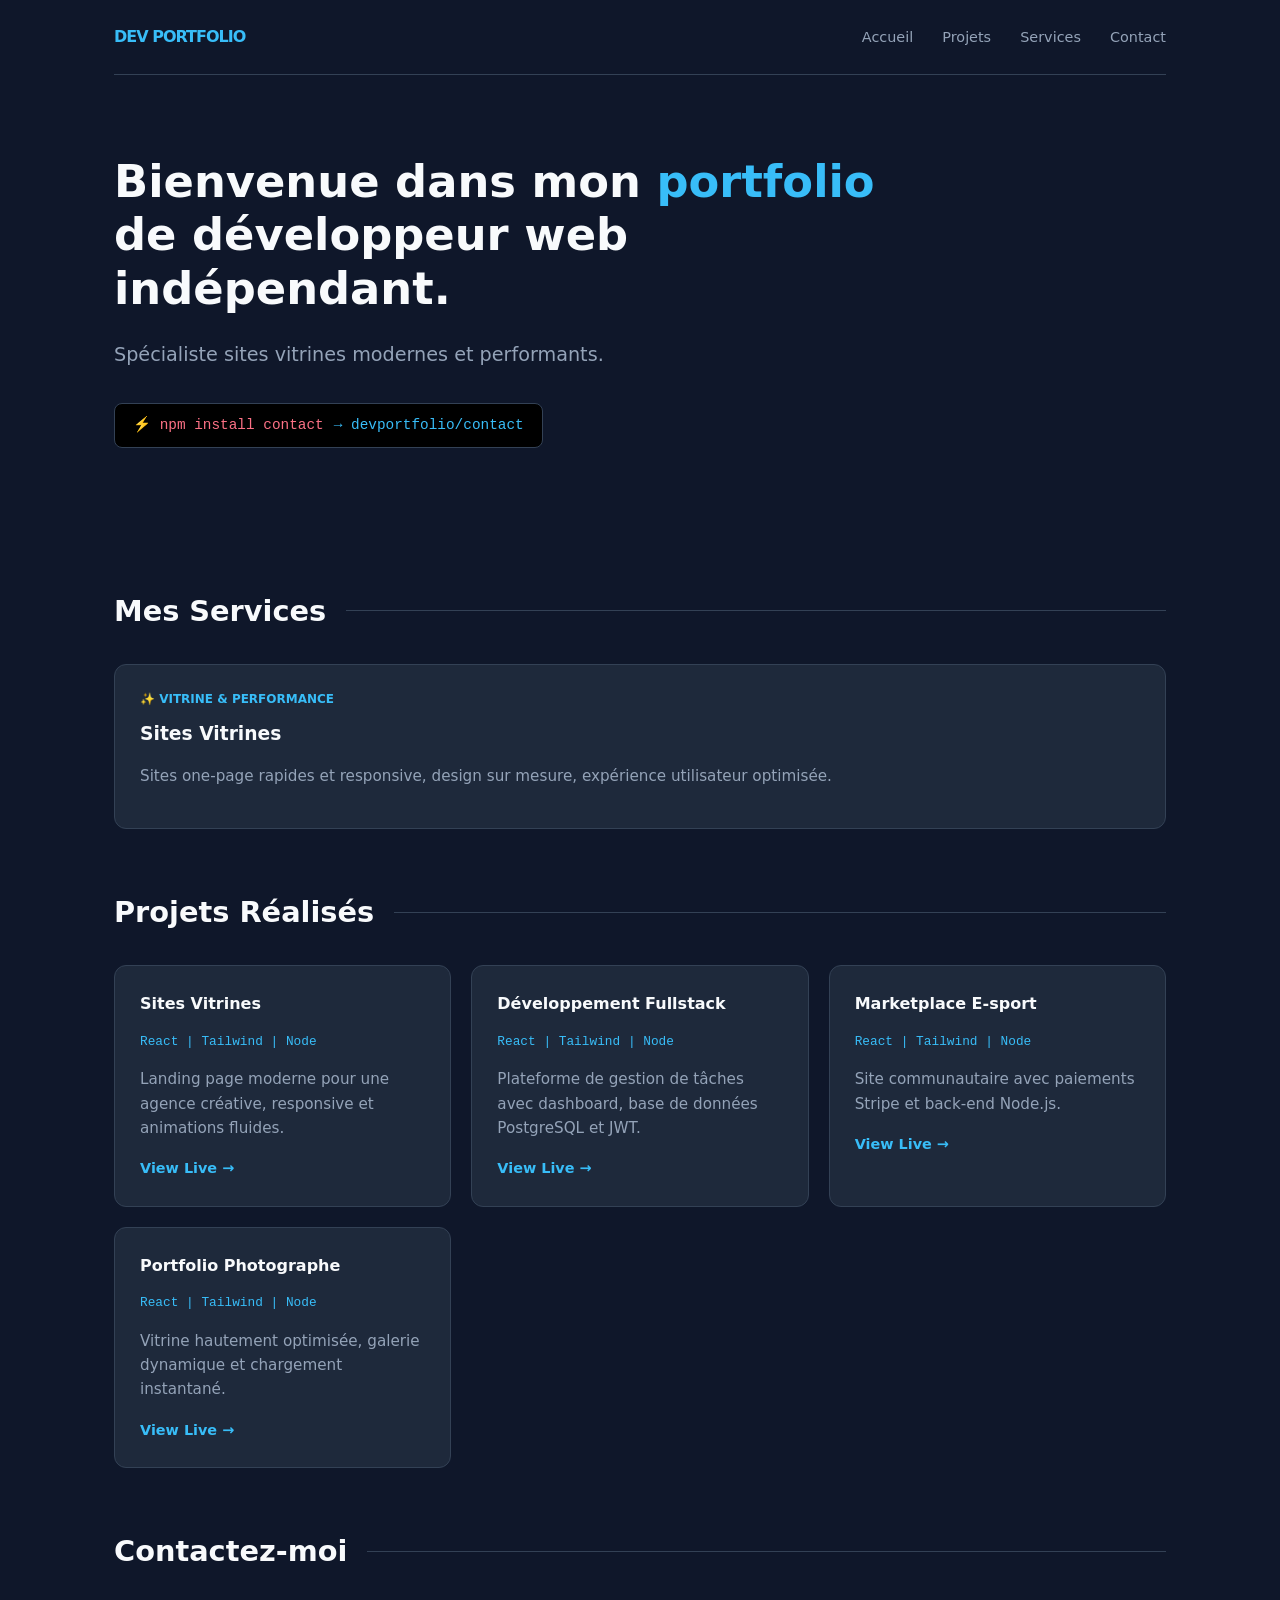
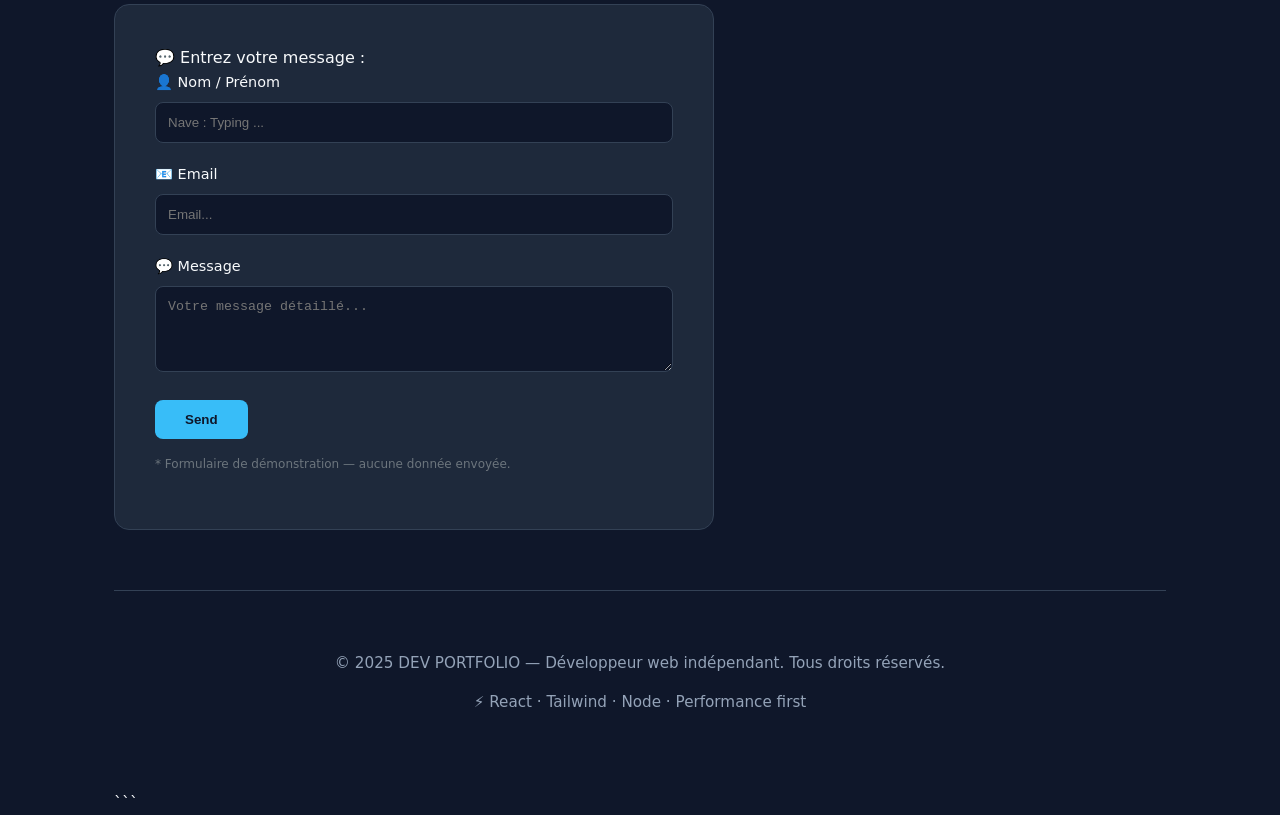
==== index.html @ dae26f68 "Add files via upload" ====
<!DOCTYPE html>
<html lang="fr">
<head>
  <meta charset="UTF-8">
  <meta name="author" content="Elie PEMOLLET">  
  <meta name="viewport" content="width=device-width, initial-scale=1.0, viewport-fit=cover">
  <link rel="stylesheet" href="style.css">
  <title>Portfolio de Elie PEMOLLET</title>
</head>
<body>
  <div class="container">
    <!-- navigation -->
    <nav class="navbar">
      <div class="logo">DEV PORTFOLIO</div>
      <div class="nav-links">
        <a href="#">Accueil</a>
        <a href="#services">Projets</a>
        <a href="#services-section">Services</a>
        <a href="#contact">Contact</a>
      </div>
    </nav>

    <!-- hero section / bienvenue -->
    <div class="hero">
      <div class="hero-content">
        <h1>Bienvenue dans mon <span class="hero-highlight">portfolio</span> de développeur web indépendant.</h1>
        <p>Spécialiste sites vitrines modernes et performants.</p>
        <div class="npm-badge">
          <span>⚡ npm install contact</span>
          <code>→ devportfolio/contact</code>
        </div>
      </div>
      <!-- petite illustration symbolique (optionnelle) -->
      <div style="flex:0.5; min-width: 140px;"></div>
    </div>

    <!-- MES SERVICES (section) -->
    <div id="services-section">
      <h2 class="section-title">Mes Services</h2>
      <div class="services-grid">
        <!-- Sites Vitrines -->
        <div class="service-card">
          <div class="service-tag">✨ vitrine & performance</div>
          <h3>Sites Vitrines</h3>
          <p>Sites one-page rapides et responsive, design sur mesure, expérience utilisateur optimisée.</p>
          <p></p>
        </div>
        <!-- Développement Fullstack -->
        <!-- <div class="service-card">
          <div class="service-tag">🔧 applications complexes</div>
          <h3>Fullstack</h3>
          <p>Applications web évolutives, bases de données, API REST, authentification et logique métier.</p>
          <div class="service-feature">📦 Stack moderne : React / Node / Tailwind</div>
        </div>
        <!-- Optimisation Performance + SEO -->
        <!-- <div class="service-card">
          <div class="service-tag">📈 SEO & rapidité</div>
          <h3>Optimisation Performance</h3>
          <p>Amélioration vitesse de chargement, SEO technique, Core Web Vitals, audits complets.</p>
          <div class="service-feature">⭐ +40% de scores Lighthouse</div>
        </div>
      </div> -->
    </div>

    <!-- PROJETS RÉALISÉS (inspiré de la maquette : plusieurs cartes avec View Live) -->
    <h2 class="section-title">Projets Réalisés</h2>
    <div class="projects-grid">
      <!-- Site vitrine exemple -->
      <div class="project-card">
        <h4>Sites Vitrines</h4>
        <div class="tech-stack">React | Tailwind | Node</div>
        <p>Landing page moderne pour une agence créative, responsive et animations fluides.</p>
        <a href="#" class="view-live">View Live →</a>
      </div>
      <!-- Développement Fullstack -->
      <div class="project-card">
        <h4>Développement Fullstack</h4>
        <div class="tech-stack">React | Tailwind | Node</div>
        <p>Plateforme de gestion de tâches avec dashboard, base de données PostgreSQL et JWT.</p>
        <a href="#" class="view-live">View Live →</a>
      </div>
      <!-- Projets Réalisés (troisième bloc) -->
      <div class="project-card">
        <h4>Marketplace E-sport</h4>
        <div class="tech-stack">React | Tailwind | Node</div>
        <p>Site communautaire avec paiements Stripe et back-end Node.js.</p>
        <a href="#" class="view-live">View Live →</a>
      </div>
      <!-- Quatrième projet : "Projet Réalisé" (cohérent avec maquette) -->
      <div class="project-card">
        <h4>Portfolio Photographe</h4>
        <div class="tech-stack">React | Tailwind | Node</div>
        <p>Vitrine hautement optimisée, galerie dynamique et chargement instantané.</p>
        <a href="#" class="view-live">View Live →</a>
      </div>
    </div>

    <!-- SECTION CONTACT (avec le texte : "Entrez votre message :" + simulation de typing et email) -->
    <div id="contact">
      <h2 class="section-title">Contactez-moi</h2>
      <div class="contact-form">
        <!-- la maquette mentionne : "Entrez votre message :" puis [Nave : Typing ...] [Email : Email...] Message : [Send] -->
        <div class="typing-note">
          💬 Entrez votre message :
        </div>
        <!-- simulation du champ "Nave" (probablement Name) avec effet typing placeholder -->
        <div class="form-group">
          <label for="name">👤 Nom / Prénom</label>
          <input type="text" id="name" placeholder="Nave : Typing ..." value="">
        </div>
        <div class="form-group">
          <label for="email">📧 Email</label>
          <input type="email" id="email" placeholder="Email..." value="">
        </div>
        <div class="form-group">
          <label for="message">💬 Message</label>
          <textarea id="message" rows="4" placeholder="Votre message détaillé..."></textarea>
        </div>
        <button class="btn-send" id="sendBtn">Send</button>
        <p style="font-size: 0.75rem; margin-top: 1rem; color: #6c757d;">* Formulaire de démonstration — aucune donnée envoyée.</p>
      </div>
    </div>

    <footer>
      <p>© 2025 DEV PORTFOLIO — Développeur web indépendant. Tous droits réservés.</p>
      <p style="margin-top: 0.5rem;">⚡ React · Tailwind · Node · Performance first</p>
    </footer>
  </div>

  <!-- petit script pour interaction de notification amicale (feedback simple sans serveur) -->
  <script>
    (function() {
      const sendButton = document.getElementById('sendBtn');
      if (sendButton) {
        sendButton.addEventListener('click', function(e) {
          e.preventDefault();
          const nameInput = document.getElementById('name');
          const emailInput = document.getElementById('email');
          const messageInput = document.getElementById('message');
          
          let nameVal = nameInput ? nameInput.value.trim() : '';
          let emailVal = emailInput ? emailInput.value.trim() : '';
          let msgVal = messageInput ? messageInput.value.trim() : '';
          
          if (!nameVal && !emailVal && !msgVal) {
            alert("💡 Astuce : écrivez un petit message de test (champs vides). Remplissez au moins un champ pour simuler l'envoi.");
            return;
          }
          
          // petite simulation d'envoi (front uniquement)
          alert(`✨ Message bien reçu ${nameVal ? nameVal : 'cher visiteur'} !\n\nJe vous répondrai rapidement à ${emailVal || 'votre adresse'}.\n\nMerci pour votre intérêt.`);
          
          // optionnel : reset partiel
          if (messageInput) messageInput.value = '';
          // on laisse le nom/email pour démo mais on peut les garder.
        });
      }

      // pour un petit effet "typing" humoristique sur le champ nom (option)
      const nameField = document.getElementById('name');
      if (nameField && nameField.getAttribute('placeholder') === 'Nave : Typing ...') {
        // ajouter un petit effet doux : on peut simuler un auto focus humour, mais ce n'est pas nécessaire
        nameField.addEventListener('focus', () => {
          if (nameField.value === '') {
            // légère animation de placeholder? juste pour le style
            nameField.placeholder = '✍️ écrivez votre nom...';
          }
        });
        nameField.addEventListener('blur', () => {
          if (nameField.value === '') {
            nameField.placeholder = 'Nave : Typing ...';
          }
        });
      }
    })();
  </script>
</body>
</html>
```
---- style.css ----
/* {
      margin: 0;
      padding: 0;
      box-sizing: border-box;
    }

    body {
      background: #f5f7fb;
      font-family: 'Inter', system-ui, -apple-system, 'Segoe UI', Roboto, Helvetica, sans-serif;
      color: #1e293b;
      line-height: 1.5;
      scroll-behavior: smooth;
    }

    /* typographie & utilitaires */
    /*.container {
      max-width: 1280px;
      margin: 0 auto;
      padding: 0 2rem;
    }

    /* header & nav */
    /*.navbar {
      display: flex;
      flex-wrap: wrap;
      justify-content: space-between;
      align-items: center;
      padding: 1.5rem 0;
      border-bottom: 1px solid #e2e8f0;
    }

    .logo {
      font-size: 1.8rem;
      font-weight: 800;
      background: linear-gradient(135deg, #0f172a, #3b82f6);
      background-clip: text;
      -webkit-background-clip: text;
      color: transparent;
      letter-spacing: -0.02em;
    }

    .nav-links {
      display: flex;
      gap: 2rem;
      font-weight: 500;
    }

    .nav-links a {
      text-decoration: none;
      color: #334155;
      transition: color 0.2s;
    }

    .nav-links a:hover {
      color: #2563eb;
    }

    /* hero section */
    /*.hero {
      display: flex;
      flex-wrap: wrap;
      justify-content: space-between;
      align-items: center;
      gap: 2rem;
      padding: 3rem 0 2rem 0;
    }

    .hero-content {
      flex: 1;
    }

    .hero-content h1 {
      font-size: 2.5rem;
      font-weight: 700;
      margin-bottom: 1rem;
      line-height: 1.2;
    }

    .hero-highlight {
      color: #2563eb;
    }

    .hero p {
      font-size: 1.2rem;
      color: #475569;
      max-width: 550px;
      margin-bottom: 1.8rem;
    }

    .npm-badge {
      background: #1e293b;
      color: #f1f5f9;
      padding: 0.6rem 1.2rem;
      border-radius: 40px;
      display: inline-flex;
      align-items: center;
      gap: 0.5rem;
      font-family: monospace;
      font-size: 0.9rem;
      font-weight: 500;
      box-shadow: 0 2px 8px rgba(0,0,0,0.05);
    }

    .npm-badge code {
      background: #0f172a;
      padding: 0.2rem 0.6rem;
      border-radius: 20px;
      color: #94a3b8;
    }

    /* services grid */
    /*.section-title {
      font-size: 2rem;
      font-weight: 700;
      margin: 2.5rem 0 1.5rem 0;
      letter-spacing: -0.01em;
    }

    .services-grid {
      display: grid;
      grid-template-columns: repeat(auto-fit, minmax(280px, 1fr));
      gap: 2rem;
      margin-bottom: 2rem;
    }

    .service-card {
      background: white;
      border-radius: 1.5rem;
      padding: 1.8rem;
      box-shadow: 0 8px 20px rgba(0,0,0,0.02), 0 2px 6px rgba(0,0,0,0.05);
      transition: transform 0.2s, box-shadow 0.2s;
      border: 1px solid #eef2ff;
    }

    .service-card:hover {
      transform: translateY(-4px);
      box-shadow: 0 20px 30px -12px rgba(0,0,0,0.1);
    }

    .service-card h3 {
      font-size: 1.6rem;
      font-weight: 600;
      margin-bottom: 0.75rem;
    }

    .service-tag {
      font-size: 0.85rem;
      color: #3b82f6;
      font-weight: 500;
      text-transform: uppercase;
      letter-spacing: 0.5px;
      margin-bottom: 1rem;
      display: inline-block;
    }

    .service-card p {
      color: #475569;
      margin-bottom: 1rem;
    }

    .service-feature {
      font-weight: 500;
      margin-top: 1rem;
      border-top: 1px solid #eef2ff;
      padding-top: 0.8rem;
      color: #0f172a;
    }

    /* projects section */
    /*.projects-grid {
      display: grid;
      grid-template-columns: repeat(auto-fit, minmax(280px, 1fr));
      gap: 1.8rem;
      margin-bottom: 2rem;
    }

    .project-card {
      background: white;
      border-radius: 1.2rem;
      padding: 1.5rem;
      border: 1px solid #eef2ff;
      transition: all 0.2s;
    }

    .project-card h4 {
      font-size: 1.4rem;
      font-weight: 600;
      margin-bottom: 0.5rem;
    }

    .tech-stack {
      font-family: monospace;
      font-size: 0.8rem;
      background: #f1f5f9;
      display: inline-block;
      padding: 0.2rem 0.8rem;
      border-radius: 20px;
      margin: 0.7rem 0;
      color: #1e293b;
    }

    .view-live {
      display: inline-block;
      margin-top: 0.5rem;
      color: #2563eb;
      font-weight: 500;
      text-decoration: none;
      border-bottom: 1px dashed #93c5fd;
    }

    .view-live:hover {
      color: #1d4ed8;
    }

    /* formulaire contact */
    /*.contact-form {
      background: white;
      border-radius: 1.5rem;
      padding: 2rem;
      margin: 2rem 0 3rem 0;
      box-shadow: 0 12px 30px rgba(0,0,0,0.05);
      border: 1px solid #eef2ff;
    }

    .form-group {
      margin-bottom: 1.5rem;
    }

    label {
      font-weight: 500;
      display: block;
      margin-bottom: 0.4rem;
      color: #0f172a;
    }

    input, textarea {
      width: 100%;
      padding: 0.9rem 1rem;
      border-radius: 1rem;
      border: 1px solid #cbd5e1;
      font-family: inherit;
      font-size: 1rem;
      transition: 0.2s;
      background: #fefefe;
    }

    input:focus, textarea:focus {
      outline: none;
      border-color: #3b82f6;
      box-shadow: 0 0 0 3px rgba(59,130,246,0.2);
    }

    .btn-send {
      background: #0f172a;
      color: white;
      border: none;
      padding: 0.9rem 2rem;
      border-radius: 2rem;
      font-weight: 600;
      font-size: 1rem;
      cursor: pointer;
      transition: background 0.2s;
      width: auto;
      display: inline-block;
    }

    .btn-send:hover {
      background: #2563eb;
    }

    /* citation / typing simulation */
    /*.typing-note {
      background: #f8fafc;
      border-radius: 1rem;
      padding: 0.7rem 1rem;
      font-family: monospace;
      border-left: 4px solid #3b82f6;
      margin-bottom: 1.5rem;
      font-size: 0.9rem;
      color: #1e293b;
    }

    .email-preview {
      font-family: monospace;
    }

    footer {
      text-align: center;
      padding: 2rem 0;
      border-top: 1px solid #e2e8f0;
      margin-top: 1rem;
      color: #64748b;
    }

    /* responsive */
    /*@media (max-width: 768px) {
      .container {
        padding: 0 1.5rem;
      }
      .navbar {
        flex-direction: column;
        gap: 1rem;
      }
      .hero {
        flex-direction: column;
        text-align: center;
      }
      .hero-content h1 {
        font-size: 2rem;
      }
      .section-title {
        font-size: 1.8rem;
      }
    }

    /* petite animation du badge npm */
    /*@keyframes gentlePulse {
      0% { opacity: 0.95; transform: scale(1);}
      100% { opacity: 1; transform: scale(1.01);}
    }
    .npm-badge {
      transition: all 0.2s;
    }
    .npm-badge:hover {
      background: #0f172a;
      transform: scale(1.02);
    } */










   /* --- RESET & VARIABLES --- */
* {
  margin: 0;
  padding: 0;
  box-sizing: border-box;
}

html {
  scroll-behavior: smooth;
}

:root {
  --bg-main: #0F172A;        /* Bleu-nuit profond (Pro & Tech) */
  --bg-card: #1E293B;        /* Fond des cartes */
  --accent: #38BDF8;         /* Bleu Cyan électrique (Expertise) */
  --text-primary: #F8FAFC;   /* Titres */
  --text-secondary: #94A3B8; /* Paragraphes */
  --border: #334155;         /* Bordures discrètes */
}

body {
  background-color: var(--bg-main);
  font-family: 'Inter', system-ui, -apple-system, sans-serif;
  color: var(--text-primary);
  line-height: 1.6;
  scroll-behavior: smooth;
}

.container {
  max-width: 1100px;
  margin: 0 auto;
  padding: 0 1.5rem;
}

/* --- NAVIGATION --- */
.navbar {
  display: flex;
  justify-content: space-between;
  align-items: center;
  padding: 1.5rem 0;
  border-bottom: 1px solid var(--border);
}

.logo {
  font-weight: 800;
  letter-spacing: -1px;
  color: var(--accent);
}

.nav-links a {
  color: var(--text-secondary);
  text-decoration: none;
  margin-left: 1.5rem;
  font-size: 0.9rem;
  transition: 0.3s;
}

.nav-links a:hover {
  color: var(--accent);
}

/* --- HERO SECTION --- */
.hero {
  padding: 80px 0;
}

h1 {
  font-size: 2.8rem;
  line-height: 1.2;
  margin-bottom: 1.5rem;
  max-width: 800px;
}

.hero-highlight {
  color: var(--accent);
}

.hero p {
  color: var(--text-secondary);
  font-size: 1.2rem;
  margin-bottom: 2rem;
}

/* Badge style "Terminal" pour le côté Kali/Passionné */
.npm-badge {
  display: inline-flex;
  background: #000;
  padding: 10px 18px;
  border-radius: 8px;
  border: 1px solid var(--border);
  font-family: 'Courier New', Courier, monospace;
  font-size: 0.9rem;
}

.npm-badge span {
  color: #fb7185; /* Couleur un peu vive pour l'alerte npm */
  margin-right: 10px;
}

.npm-badge code {
  color: var(--accent);
}

/* --- TITRES DE SECTION --- */
.section-title {
  margin: 60px 0 30px;
  font-size: 1.8rem;
  display: flex;
  align-items: center;
}

.section-title::after {
  content: "";
  height: 1px;
  background: var(--border);
  flex-grow: 1;
  margin-left: 20px;
}

/* --- GRILLES & CARTES --- */
.services-grid, .projects-grid {
  display: grid;
  grid-template-columns: repeat(auto-fit, minmax(300px, 1fr));
  gap: 20px;
}

.service-card, .project-card {
  background: var(--bg-card);
  border: 1px solid var(--border);
  padding: 25px;
  border-radius: 12px;
  transition: 0.3s ease;
}

.service-card:hover, .project-card:hover {
  border-color: var(--accent);
  transform: translateY(-5px);
}

.service-tag {
  color: var(--accent);
  font-size: 0.75rem;
  text-transform: uppercase;
  font-weight: 700;
  margin-bottom: 10px;
}

h3, h4 {
  margin-bottom: 15px;
}

p {
  color: var(--text-secondary);
  font-size: 0.95rem;
  margin-bottom: 15px;
}

.service-feature {
  font-size: 0.85rem;
  color: var(--text-primary);
  margin-top: 8px;
}

.tech-stack {
  font-family: monospace;
  font-size: 0.8rem;
  color: var(--accent);
  margin-bottom: 15px;
}

.view-live {
  color: var(--accent);
  text-decoration: none;
  font-weight: bold;
  font-size: 0.9rem;
}

/* --- FORMULAIRE DE CONTACT --- */
.contact-form {
  background: var(--bg-card);
  padding: 40px;
  border-radius: 15px;
  border: 1px solid var(--border);
  max-width: 600px;
}

.form-group {
  margin-bottom: 20px;
}

.form-group label {
  display: block;
  margin-bottom: 8px;
  font-size: 0.9rem;
}

input, textarea {
  width: 100%;
  background: var(--bg-main);
  border: 1px solid var(--border);
  padding: 12px;
  border-radius: 8px;
  color: white;
  outline: none;
}

input:focus, textarea:focus {
  border-color: var(--accent);
}

.btn-send {
  background: var(--accent);
  color: var(--bg-main);
  border: none;
  padding: 12px 30px;
  border-radius: 8px;
  font-weight: bold;
  cursor: pointer;
  transition: 0.3s;
}

.btn-send:hover {
  background: #7dd3fc;
  box-shadow: 0 0 15px rgba(56, 189, 248, 0.4);
}

/* --- FOOTER --- */
footer {
  text-align: center;
  padding: 60px 0;
  border-top: 1px solid var(--border);
  margin-top: 60px;
  color: var(--text-secondary);
  font-size: 0.85rem;
}
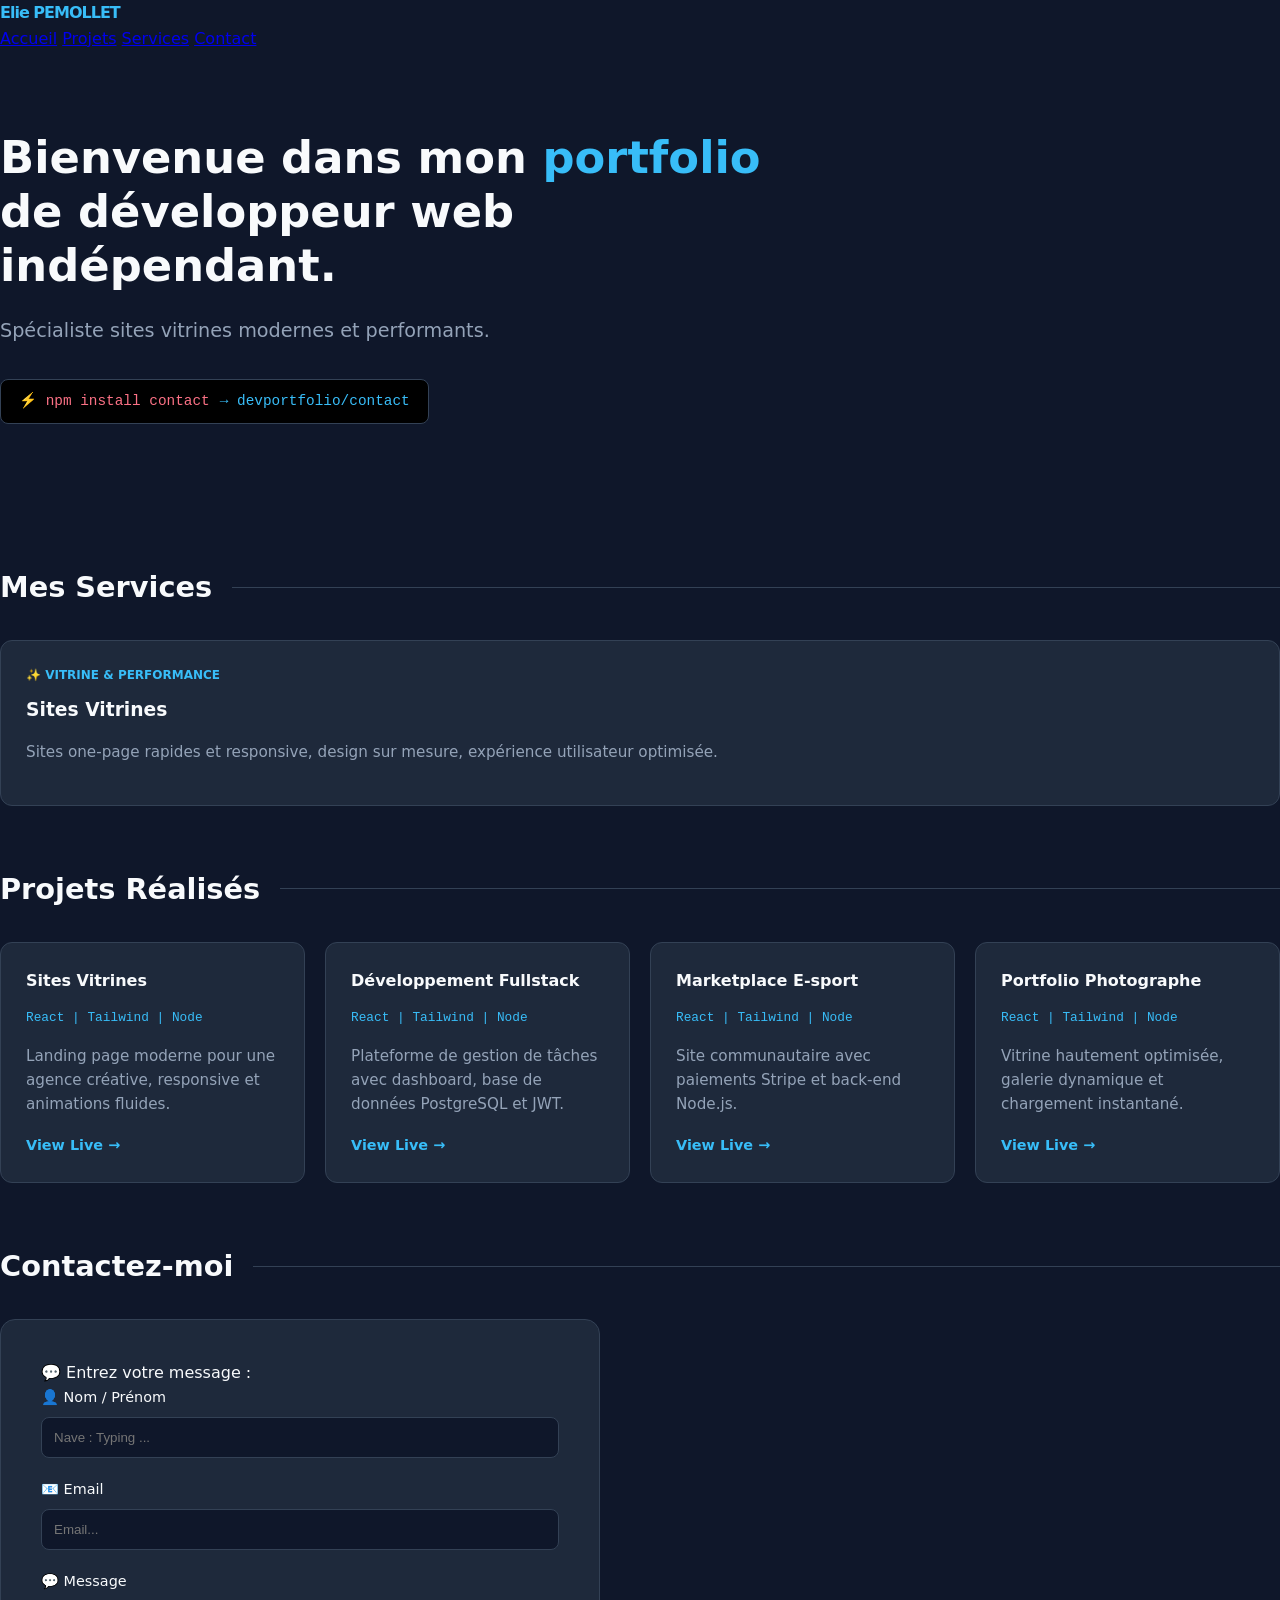
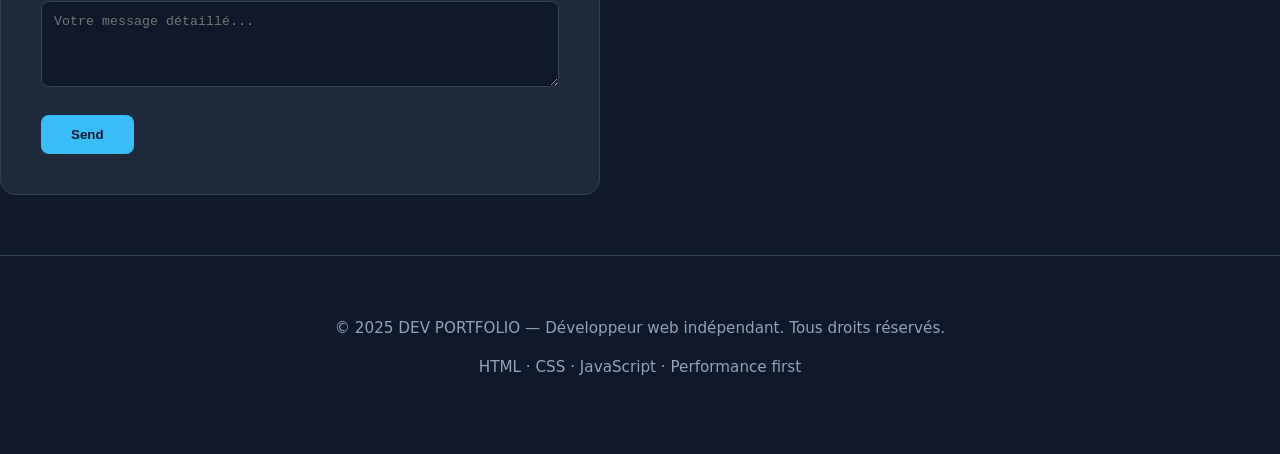
==== commit 720a909c: "Refactor index.html structure and content" ====
--- a/index.html
+++ b/index.html
@@ -1,179 +1,117 @@
 <!DOCTYPE html>
 <html lang="fr">
-<head>
-  <meta charset="UTF-8">
-  <meta name="author" content="Elie PEMOLLET">  
-  <meta name="viewport" content="width=device-width, initial-scale=1.0, viewport-fit=cover">
-  <link rel="stylesheet" href="style.css">
-  <title>Portfolio de Elie PEMOLLET</title>
-</head>
-<body>
-  <div class="container">
-    <!-- navigation -->
-    <nav class="navbar">
-      <div class="logo">DEV PORTFOLIO</div>
-      <div class="nav-links">
-        <a href="#">Accueil</a>
-        <a href="#services">Projets</a>
-        <a href="#services-section">Services</a>
-        <a href="#contact">Contact</a>
-      </div>
-    </nav>
-
-    <!-- hero section / bienvenue -->
-    <div class="hero">
-      <div class="hero-content">
-        <h1>Bienvenue dans mon <span class="hero-highlight">portfolio</span> de développeur web indépendant.</h1>
-        <p>Spécialiste sites vitrines modernes et performants.</p>
-        <div class="npm-badge">
-          <span>⚡ npm install contact</span>
-          <code>→ devportfolio/contact</code>
+    <head>
+        <meta charset="UTF-8">
+        <meta name="author" content="Elie PEMOLLET">  
+        <meta name="viewport" content="width=device-width, initial-scale=1.0, viewport-fit=cover">
+        <link rel="stylesheet" href="style.css">
+        <title>Portfolio de Elie PEMOLLET</title>
+    </head>
+    <body>
+        <header>
+            <div class="logo">Elie PEMOLLET</div>
+            <nav>
+                <a href="#">Accueil</a>
+                <a href="#projects-section">Projets</a>
+                <a href="#services-section">Services</a>
+                <a href="#contact">Contact</a>
+            </nav>
+        </header>
+        <main>
+            <section class="hero">
+                <div class="hero-content">
+                    <h1>Bienvenue dans mon <span class="hero-highlight">portfolio</span> de développeur web indépendant.</h1>
+                    <p>Spécialiste sites vitrines modernes et performants.</p>
+                    <div class="npm-badge">
+                        <span>⚡ npm install contact</span>
+                        <code>→ devportfolio/contact</code>
+                    </div>
+                </div>
+                <div style="flex:0.5; min-width: 140px;"></div>
+            </section>
+            <section id="services-section">
+                <h2 class="section-title">Mes Services</h2>
+                <div class="services-grid">
+                <div class="service-card">
+                    <div class="service-tag">✨ vitrine & performance</div>
+                    <h3>Sites Vitrines</h3>
+                    <p>Sites one-page rapides et responsive, design sur mesure, expérience utilisateur optimisée.</p>
+                    <p></p>
+            </section>
+            <section class="projets-section" id="services">
+                <h2 class="section-title">Projets Réalisés</h2>
+                <div class="projects-grid">
+                    <div class="project-card">
+                        <h4>Sites Vitrines</h4>
+                        <div class="tech-stack">React | Tailwind | Node</div>
+                        <p>Landing page moderne pour une agence créative, responsive et animations fluides.</p>
+                        <a href="#" class="view-live">View Live →</a>
+                    </div>
+                    <div class="project-card">
+                        <h4>Développement Fullstack</h4>
+                        <div class="tech-stack">React | Tailwind | Node</div>
+                        <p>Plateforme de gestion de tâches avec dashboard, base de données PostgreSQL et JWT.</p>
+                        <a href="#" class="view-live">View Live →</a>
+                    </div>
+                    <div class="project-card">
+                        <h4>Marketplace E-sport</h4>
+                        <div class="tech-stack">React | Tailwind | Node</div>
+                        <p>Site communautaire avec paiements Stripe et back-end Node.js.</p>
+                        <a href="#" class="view-live">View Live →</a>
+                    </div>
+                    <div class="project-card">
+                        <h4>Portfolio Photographe</h4>
+                        <div class="tech-stack">React | Tailwind | Node</div>
+                        <p>Vitrine hautement optimisée, galerie dynamique et chargement instantané.</p>
+                        <a href="#" class="view-live">View Live →</a>
+                    </div>
+                </div>
+            </section>
+            <section id="contact">
+                <h2 class="section-title">Contactez-moi</h2>
+                    <form action="https://api.web3forms.com/submit" method="POST" class="contact-form">
+                        <input type="hidden" name="access_key" value="35147ce6-6ac9-4210-895a-26b782d48baf">
+                    <div class="typing-note">
+                        💬 Entrez votre message :
+                    </div>
+                    <div class="form-group">
+                        <label for="name">👤 Nom / Prénom</label>
+                        <input type="text" id="name" name="name" placeholder="Nave : Typing ..." required>
+                    </div>
+                    <div class="form-group">
+                        <label for="email">📧 Email</label>
+                        <input type="email" id="email" name="email" placeholder="Email..." required>
+                    </div>
+                    <div class="form-group">
+                        <label for="message">💬 Message</label>
+                        <textarea id="message" name="message" rows="4" placeholder="Votre message détaillé..." required></textarea>
+                    </div>
+                    <button type="submit" class="btn-send">Send</button>
+                </form>
+            </section>
+        </main>
+        <footer>
+            <p>© 2025 DEV PORTFOLIO — Développeur web indépendant. Tous droits réservés.</p>
+            <p style="margin-top: 0.5rem;">HTML · CSS · JavaScript · Performance first</p>
+        </footer>
         </div>
-      </div>
-      <!-- petite illustration symbolique (optionnelle) -->
-      <div style="flex:0.5; min-width: 140px;"></div>
-    </div>
-
-    <!-- MES SERVICES (section) -->
-    <div id="services-section">
-      <h2 class="section-title">Mes Services</h2>
-      <div class="services-grid">
-        <!-- Sites Vitrines -->
-        <div class="service-card">
-          <div class="service-tag">✨ vitrine & performance</div>
-          <h3>Sites Vitrines</h3>
-          <p>Sites one-page rapides et responsive, design sur mesure, expérience utilisateur optimisée.</p>
-          <p></p>
-        </div>
-        <!-- Développement Fullstack -->
-        <!-- <div class="service-card">
-          <div class="service-tag">🔧 applications complexes</div>
-          <h3>Fullstack</h3>
-          <p>Applications web évolutives, bases de données, API REST, authentification et logique métier.</p>
-          <div class="service-feature">📦 Stack moderne : React / Node / Tailwind</div>
-        </div>
-        <!-- Optimisation Performance + SEO -->
-        <!-- <div class="service-card">
-          <div class="service-tag">📈 SEO & rapidité</div>
-          <h3>Optimisation Performance</h3>
-          <p>Amélioration vitesse de chargement, SEO technique, Core Web Vitals, audits complets.</p>
-          <div class="service-feature">⭐ +40% de scores Lighthouse</div>
-        </div>
-      </div> -->
-    </div>
-
-    <!-- PROJETS RÉALISÉS (inspiré de la maquette : plusieurs cartes avec View Live) -->
-    <h2 class="section-title">Projets Réalisés</h2>
-    <div class="projects-grid">
-      <!-- Site vitrine exemple -->
-      <div class="project-card">
-        <h4>Sites Vitrines</h4>
-        <div class="tech-stack">React | Tailwind | Node</div>
-        <p>Landing page moderne pour une agence créative, responsive et animations fluides.</p>
-        <a href="#" class="view-live">View Live →</a>
-      </div>
-      <!-- Développement Fullstack -->
-      <div class="project-card">
-        <h4>Développement Fullstack</h4>
-        <div class="tech-stack">React | Tailwind | Node</div>
-        <p>Plateforme de gestion de tâches avec dashboard, base de données PostgreSQL et JWT.</p>
-        <a href="#" class="view-live">View Live →</a>
-      </div>
-      <!-- Projets Réalisés (troisième bloc) -->
-      <div class="project-card">
-        <h4>Marketplace E-sport</h4>
-        <div class="tech-stack">React | Tailwind | Node</div>
-        <p>Site communautaire avec paiements Stripe et back-end Node.js.</p>
-        <a href="#" class="view-live">View Live →</a>
-      </div>
-      <!-- Quatrième projet : "Projet Réalisé" (cohérent avec maquette) -->
-      <div class="project-card">
-        <h4>Portfolio Photographe</h4>
-        <div class="tech-stack">React | Tailwind | Node</div>
-        <p>Vitrine hautement optimisée, galerie dynamique et chargement instantané.</p>
-        <a href="#" class="view-live">View Live →</a>
-      </div>
-    </div>
-
-    <!-- SECTION CONTACT (avec le texte : "Entrez votre message :" + simulation de typing et email) -->
-    <div id="contact">
-      <h2 class="section-title">Contactez-moi</h2>
-      <div class="contact-form">
-        <!-- la maquette mentionne : "Entrez votre message :" puis [Nave : Typing ...] [Email : Email...] Message : [Send] -->
-        <div class="typing-note">
-          💬 Entrez votre message :
-        </div>
-        <!-- simulation du champ "Nave" (probablement Name) avec effet typing placeholder -->
-        <div class="form-group">
-          <label for="name">👤 Nom / Prénom</label>
-          <input type="text" id="name" placeholder="Nave : Typing ..." value="">
-        </div>
-        <div class="form-group">
-          <label for="email">📧 Email</label>
-          <input type="email" id="email" placeholder="Email..." value="">
-        </div>
-        <div class="form-group">
-          <label for="message">💬 Message</label>
-          <textarea id="message" rows="4" placeholder="Votre message détaillé..."></textarea>
-        </div>
-        <button class="btn-send" id="sendBtn">Send</button>
-        <p style="font-size: 0.75rem; margin-top: 1rem; color: #6c757d;">* Formulaire de démonstration — aucune donnée envoyée.</p>
-      </div>
-    </div>
-
-    <footer>
-      <p>© 2025 DEV PORTFOLIO — Développeur web indépendant. Tous droits réservés.</p>
-      <p style="margin-top: 0.5rem;">⚡ React · Tailwind · Node · Performance first</p>
-    </footer>
-  </div>
-
-  <!-- petit script pour interaction de notification amicale (feedback simple sans serveur) -->
-  <script>
-    (function() {
-      const sendButton = document.getElementById('sendBtn');
-      if (sendButton) {
-        sendButton.addEventListener('click', function(e) {
-          e.preventDefault();
-          const nameInput = document.getElementById('name');
-          const emailInput = document.getElementById('email');
-          const messageInput = document.getElementById('message');
-          
-          let nameVal = nameInput ? nameInput.value.trim() : '';
-          let emailVal = emailInput ? emailInput.value.trim() : '';
-          let msgVal = messageInput ? messageInput.value.trim() : '';
-          
-          if (!nameVal && !emailVal && !msgVal) {
-            alert("💡 Astuce : écrivez un petit message de test (champs vides). Remplissez au moins un champ pour simuler l'envoi.");
-            return;
-          }
-          
-          // petite simulation d'envoi (front uniquement)
-          alert(`✨ Message bien reçu ${nameVal ? nameVal : 'cher visiteur'} !\n\nJe vous répondrai rapidement à ${emailVal || 'votre adresse'}.\n\nMerci pour votre intérêt.`);
-          
-          // optionnel : reset partiel
-          if (messageInput) messageInput.value = '';
-          // on laisse le nom/email pour démo mais on peut les garder.
-        });
-      }
-
-      // pour un petit effet "typing" humoristique sur le champ nom (option)
-      const nameField = document.getElementById('name');
-      if (nameField && nameField.getAttribute('placeholder') === 'Nave : Typing ...') {
-        // ajouter un petit effet doux : on peut simuler un auto focus humour, mais ce n'est pas nécessaire
-        nameField.addEventListener('focus', () => {
-          if (nameField.value === '') {
-            // légère animation de placeholder? juste pour le style
-            nameField.placeholder = '✍️ écrivez votre nom...';
-          }
-        });
-        nameField.addEventListener('blur', () => {
-          if (nameField.value === '') {
-            nameField.placeholder = 'Nave : Typing ...';
-          }
-        });
-      }
-    })();
-  </script>
-</body>
+        <script>
+            (function() {
+                // Effet "typing" humoristique sur le champ nom (optionnel, pour le style)
+                const nameField = document.getElementById('name');
+                if (nameField && nameField.getAttribute('placeholder') === 'Nave : Typing ...') {
+                nameField.addEventListener('focus', () => {
+                    if (nameField.value === '') {
+                    nameField.placeholder = '✍️ écrivez votre nom...';
+                    }
+                });
+                nameField.addEventListener('blur', () => {
+                    if (nameField.value === '') {
+                    nameField.placeholder = 'Nave : Typing ...';
+                    }
+                });
+                }
+            })();
+        </script>
+    </body>
 </html>
-```
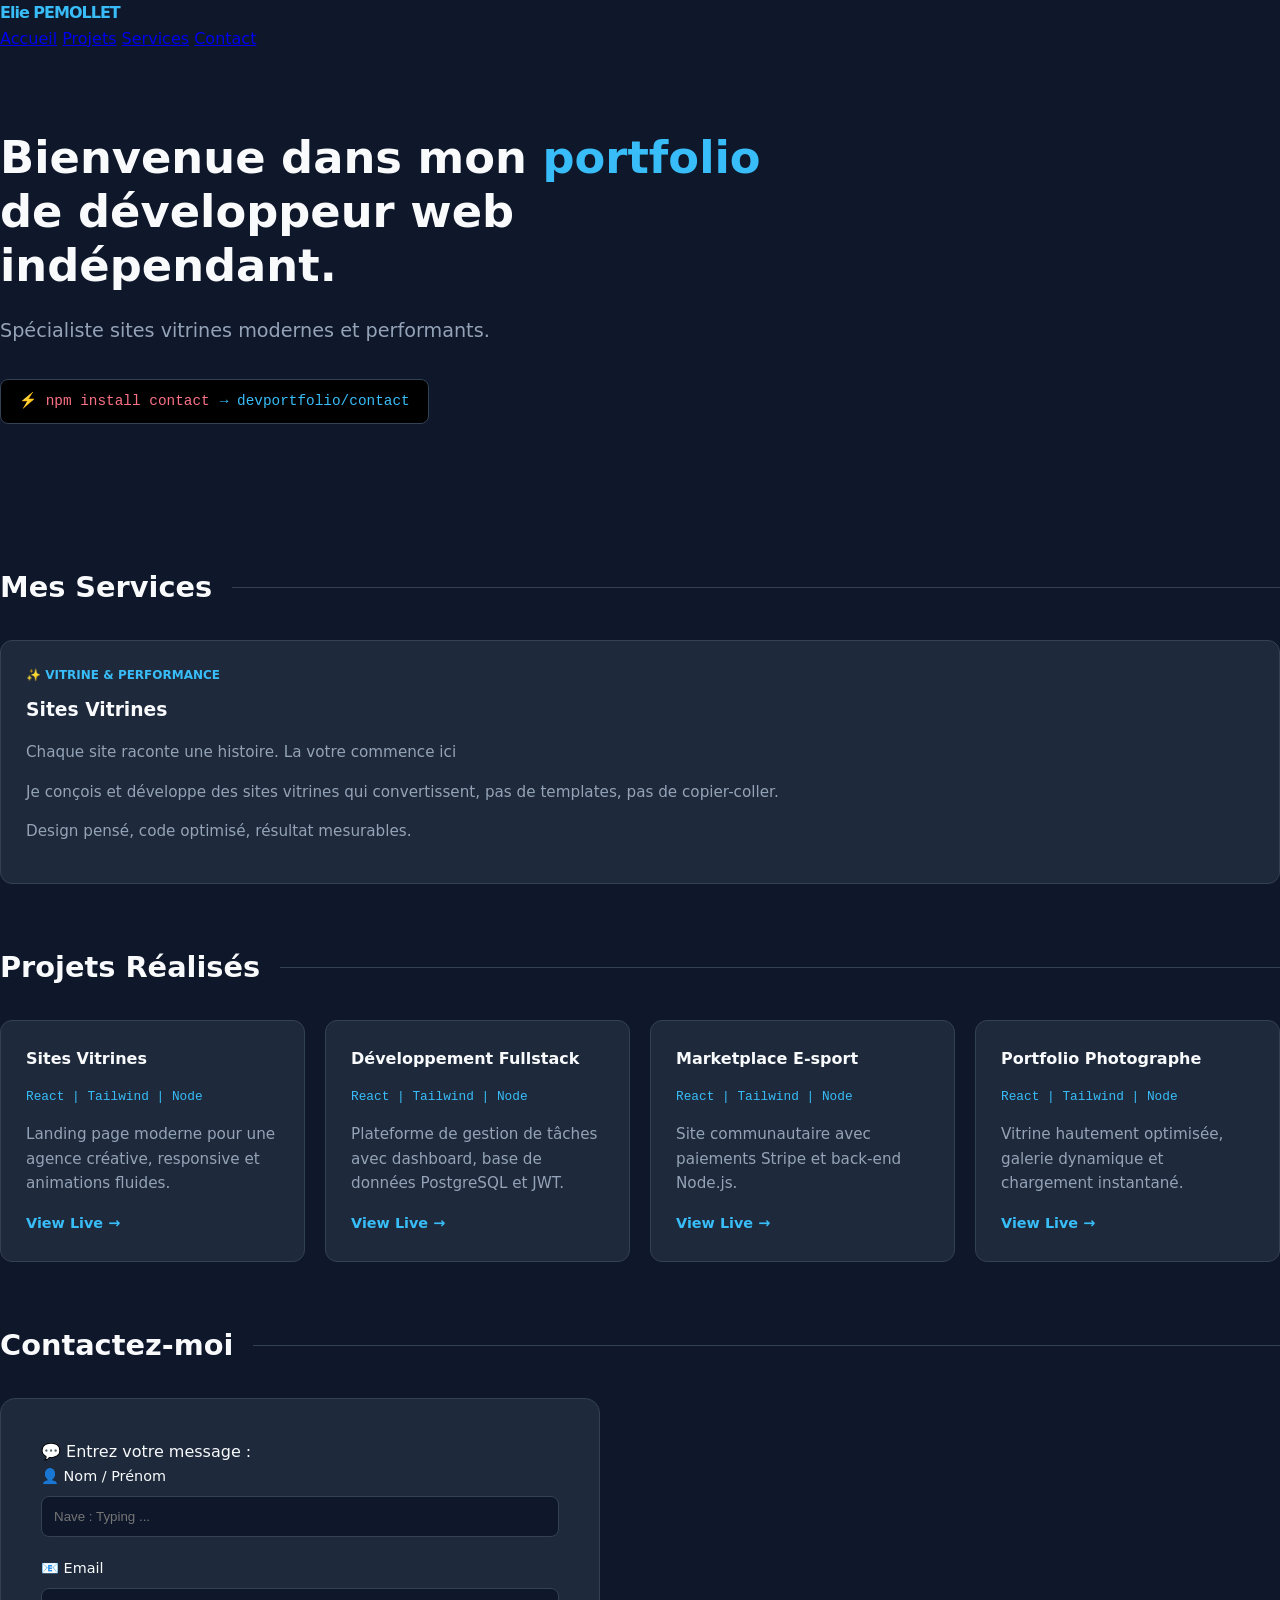
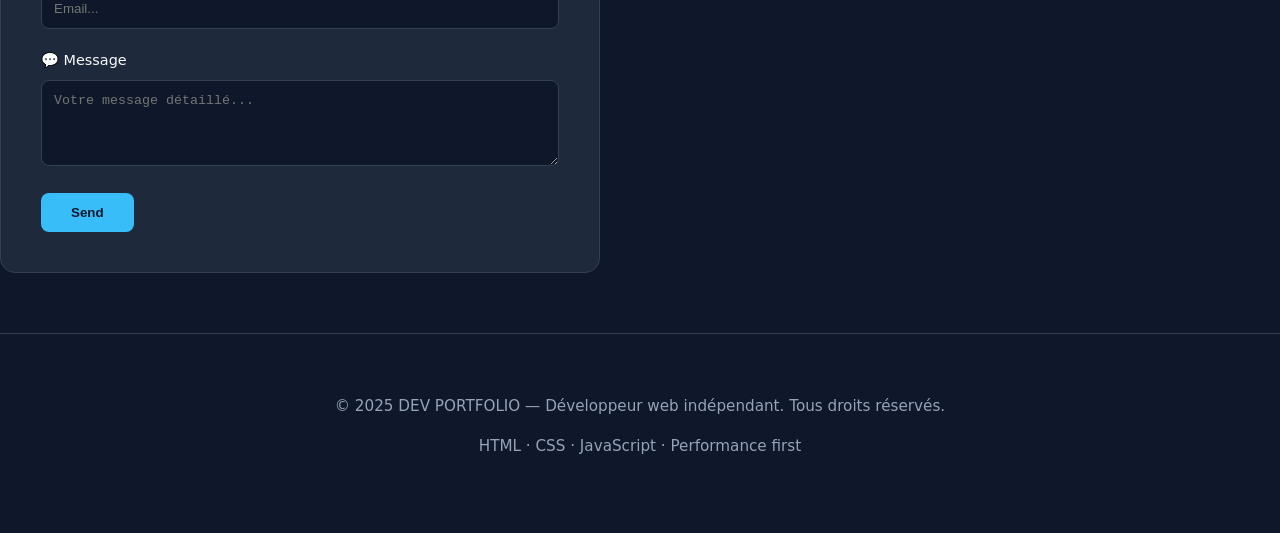
==== commit 26db0936: "Revise service description in index.html Updated service description to emphasize custom design and " ====
--- a/index.html
+++ b/index.html
@@ -35,8 +35,9 @@
                 <div class="service-card">
                     <div class="service-tag">✨ vitrine & performance</div>
                     <h3>Sites Vitrines</h3>
-                    <p>Sites one-page rapides et responsive, design sur mesure, expérience utilisateur optimisée.</p>
-                    <p></p>
+                    <p>Chaque site raconte une histoire. La votre commence ici</p>
+                    <p>Je conçois et développe des sites vitrines qui convertissent, pas de templates, pas de copier-coller. </p>
+                    <p>Design pensé, code optimisé, résultat mesurables.</p>
             </section>
             <section class="projets-section" id="services">
                 <h2 class="section-title">Projets Réalisés</h2>
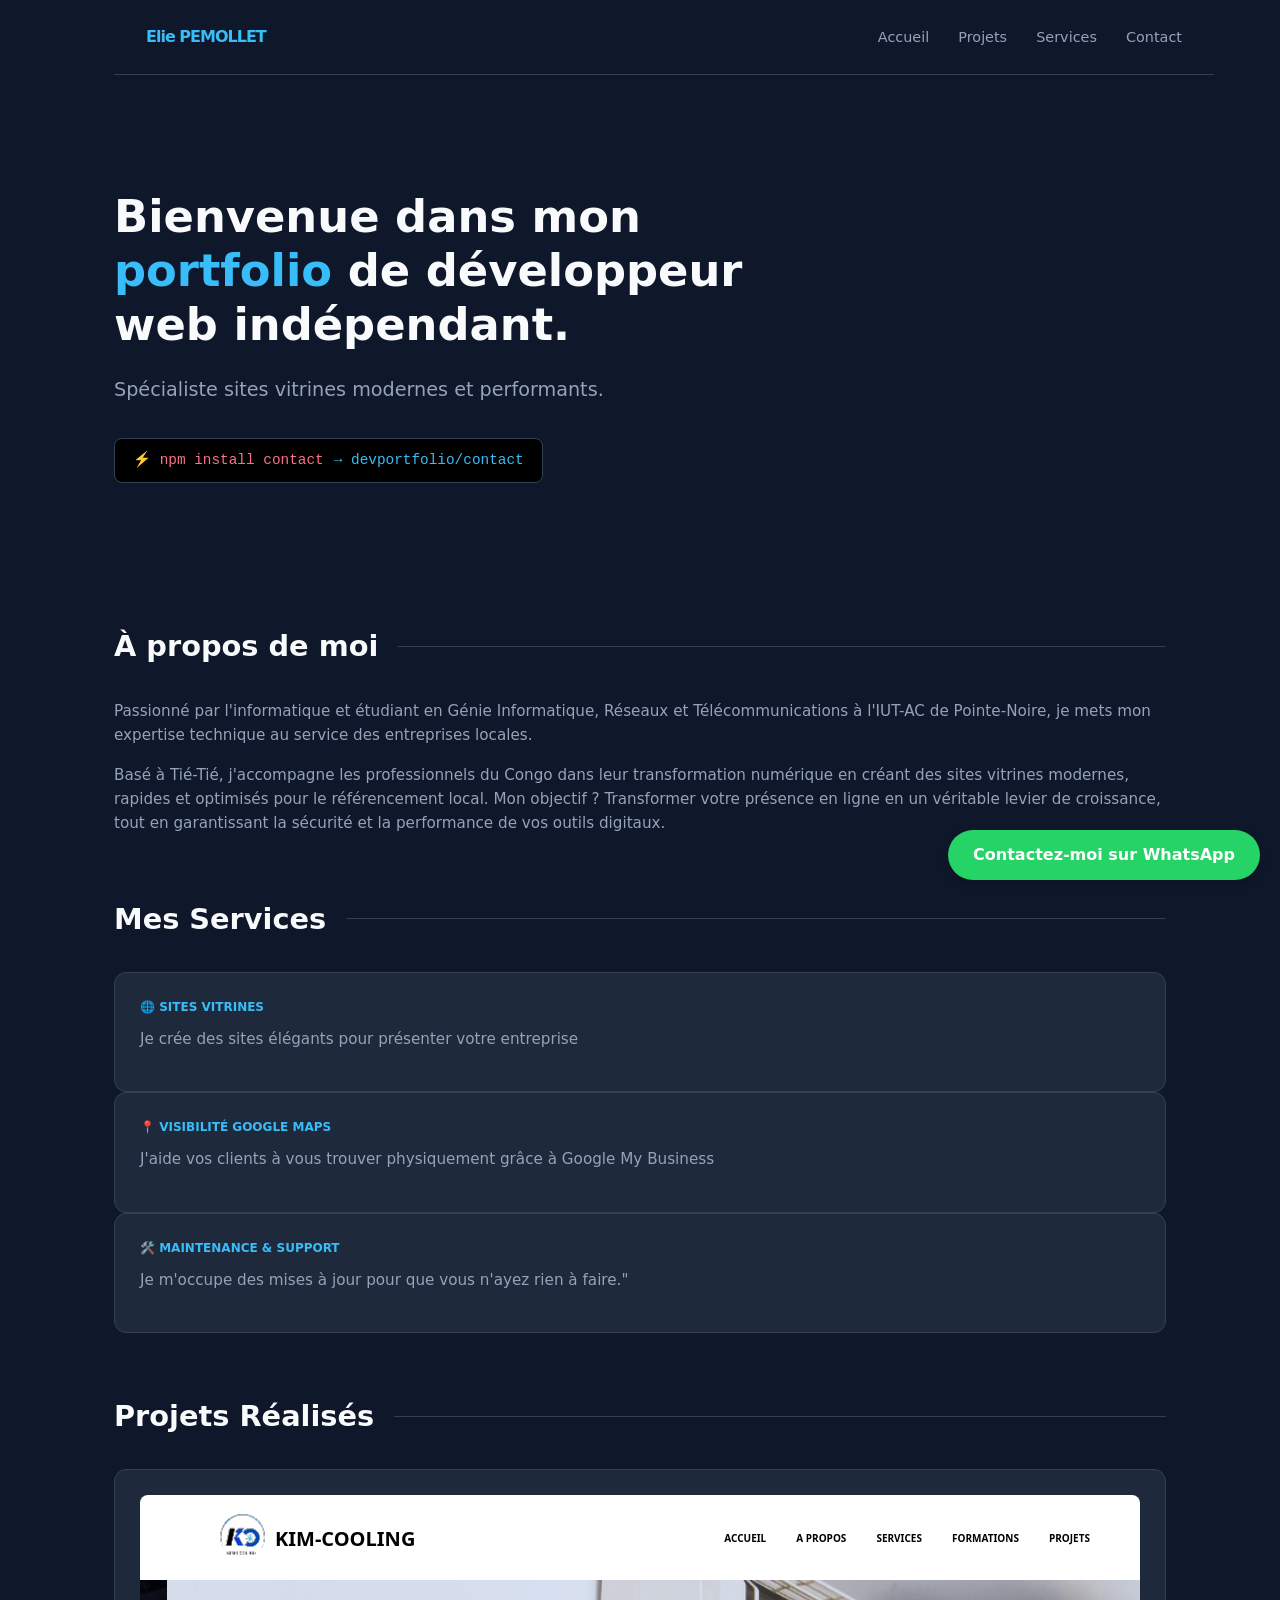
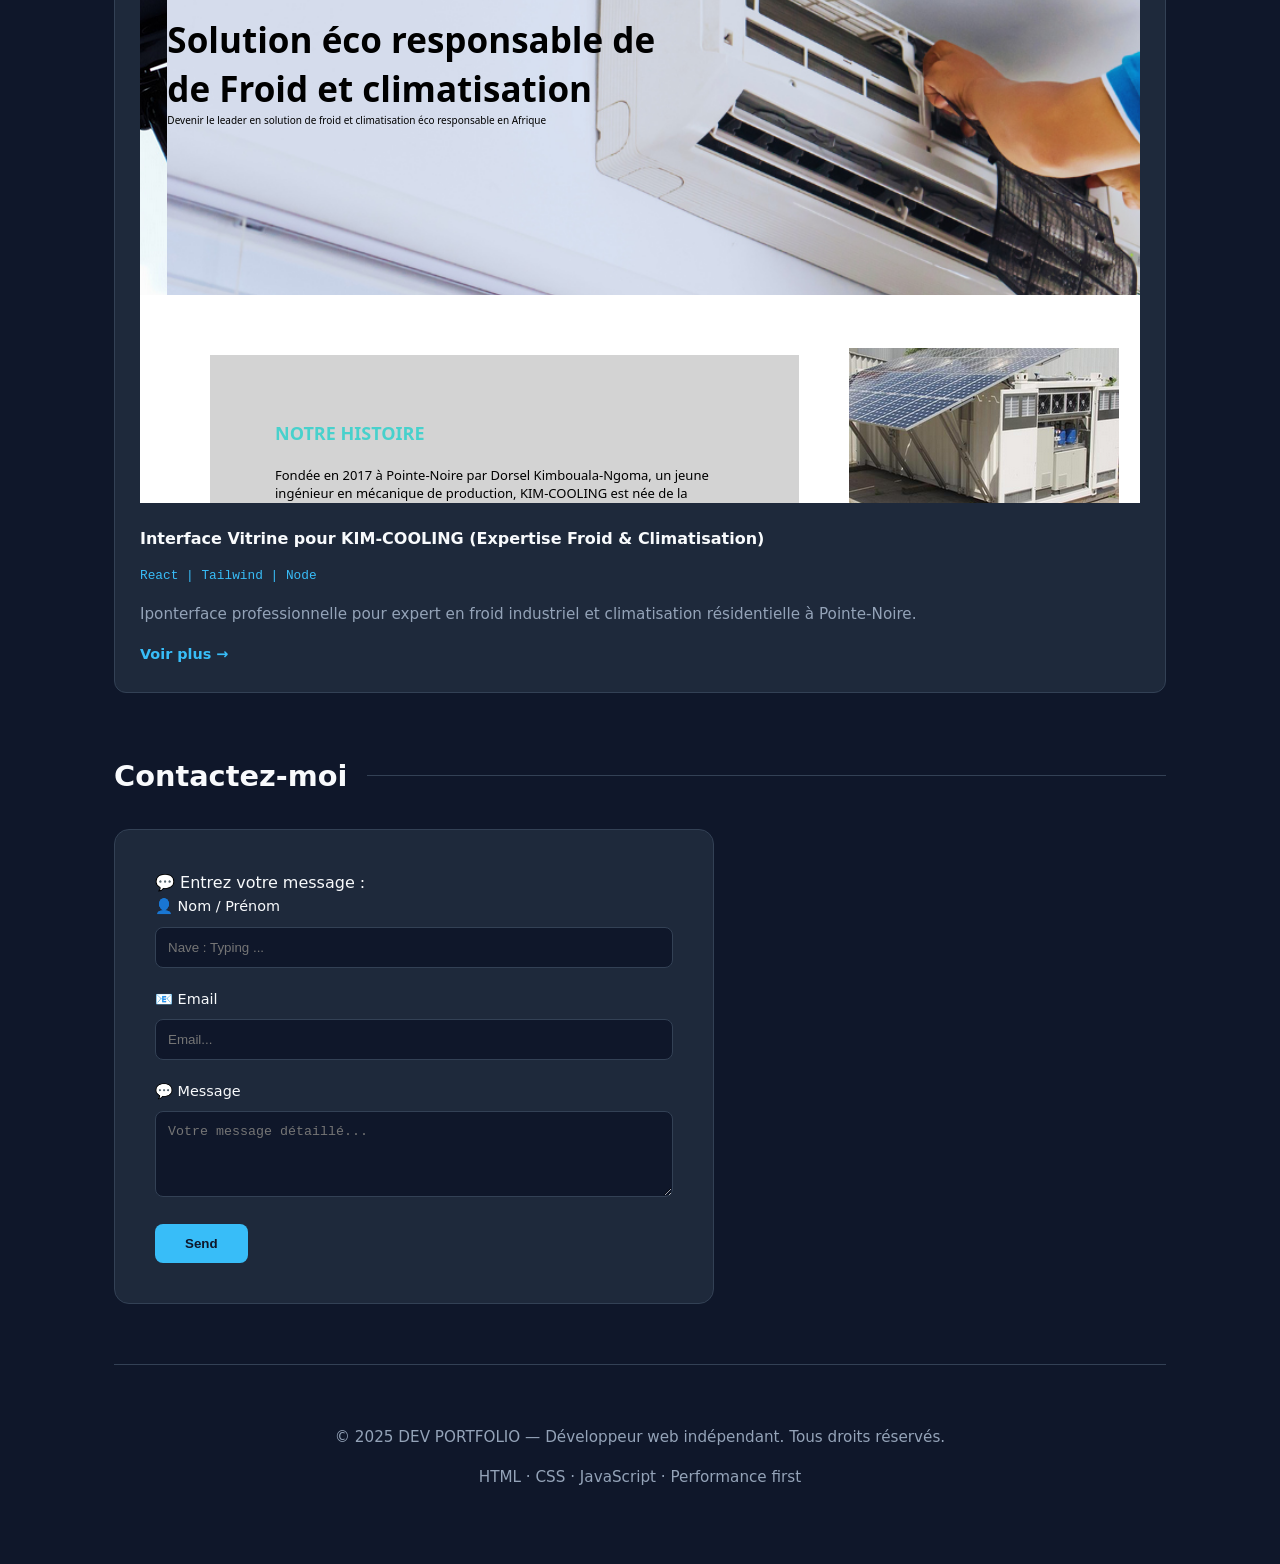
==== commit f7b60f6e: "Add files via upload" ====
--- a/index.html
+++ b/index.html
@@ -4,19 +4,28 @@
         <meta charset="UTF-8">
         <meta name="author" content="Elie PEMOLLET">  
         <meta name="viewport" content="width=device-width, initial-scale=1.0, viewport-fit=cover">
+        <meta name="description" content="Développeur web à Pointe-Noire (Congo). Création de sites internet vitrines et référencement Google Maps pour entreprises.">
+        <link rel="stylesheet" href="https://cloudflare.com">
         <link rel="stylesheet" href="style.css">
-        <title>Portfolio de Elie PEMOLLET</title>
+        <title>Elie Pemollet | Développeur Web Pointe-Noire</title>
     </head>
     <body>
         <header>
-            <div class="logo">Elie PEMOLLET</div>
-            <nav>
+            <div class="logo">Elie PEMOLLET</div>   
+                <div class="burger" id="burger">
+                    <span></span>
+                    <span></span>
+                    <span></span>
+                </div>
+
+            <nav id="nav-menu">
                 <a href="#">Accueil</a>
                 <a href="#projects-section">Projets</a>
                 <a href="#services-section">Services</a>
                 <a href="#contact">Contact</a>
             </nav>
         </header>
+
         <main>
             <section class="hero">
                 <div class="hero-content">
@@ -29,42 +38,43 @@
                 </div>
                 <div style="flex:0.5; min-width: 140px;"></div>
             </section>
+            <section class="presentation-section">
+                <h2 class="section-title">À propos de moi</h2>
+
+                <p>Passionné par l'informatique et étudiant en Génie Informatique, Réseaux et Télécommunications à l'IUT-AC de Pointe-Noire, je mets mon expertise technique au service des entreprises locales.</p>
+                <p>
+                    Basé à Tié-Tié, j'accompagne les professionnels du Congo dans leur transformation numérique en créant des sites vitrines modernes, rapides et optimisés pour le référencement local. Mon objectif ? Transformer votre présence en ligne en un véritable levier de croissance, tout en garantissant la sécurité et la performance de vos outils digitaux.</p>
+            </section>
             <section id="services-section">
                 <h2 class="section-title">Mes Services</h2>
                 <div class="services-grid">
-                <div class="service-card">
-                    <div class="service-tag">✨ vitrine & performance</div>
-                    <h3>Sites Vitrines</h3>
-                    <p>Chaque site raconte une histoire. La votre commence ici</p>
-                    <p>Je conçois et développe des sites vitrines qui convertissent, pas de templates, pas de copier-coller. </p>
-                    <p>Design pensé, code optimisé, résultat mesurables.</p>
+                    <div class="service-card">
+                        <div class="service-tag"> 🌐  Sites Vitrines</div>
+                            <p>Je crée des sites élégants pour présenter votre entreprise</p>
+                        </div>
+                    </div>
+                    <div class="service-card">
+                        <div class="service-tag">📍 Visibilité Google Maps </div>
+                            <p>J'aide vos clients à vous trouver physiquement grâce à Google My Business</p>
+                        </div>
+                    </div>
+                    <div class="service-card">
+                        <div class="service-tag">🛠️ Maintenance & Support</div>
+                            <p>Je m'occupe des mises à jour pour que vous n'ayez rien à faire."</p>
+                        </div>
+                    </div>
+                </div>
             </section>
             <section class="projets-section" id="services">
                 <h2 class="section-title">Projets Réalisés</h2>
                 <div class="projects-grid">
                     <div class="project-card">
-                        <h4>Sites Vitrines</h4>
+                        <div class="scale">
+                        <img src="Images/Screenshot 2026-04-26 at 02-41-12 KIM-COOLING.png" alt=""></div>
+                        <h4>Interface Vitrine pour KIM-COOLING (Expertise Froid & Climatisation)</h4>
                         <div class="tech-stack">React | Tailwind | Node</div>
-                        <p>Landing page moderne pour une agence créative, responsive et animations fluides.</p>
-                        <a href="#" class="view-live">View Live →</a>
-                    </div>
-                    <div class="project-card">
-                        <h4>Développement Fullstack</h4>
-                        <div class="tech-stack">React | Tailwind | Node</div>
-                        <p>Plateforme de gestion de tâches avec dashboard, base de données PostgreSQL et JWT.</p>
-                        <a href="#" class="view-live">View Live →</a>
-                    </div>
-                    <div class="project-card">
-                        <h4>Marketplace E-sport</h4>
-                        <div class="tech-stack">React | Tailwind | Node</div>
-                        <p>Site communautaire avec paiements Stripe et back-end Node.js.</p>
-                        <a href="#" class="view-live">View Live →</a>
-                    </div>
-                    <div class="project-card">
-                        <h4>Portfolio Photographe</h4>
-                        <div class="tech-stack">React | Tailwind | Node</div>
-                        <p>Vitrine hautement optimisée, galerie dynamique et chargement instantané.</p>
-                        <a href="#" class="view-live">View Live →</a>
+                        <p>Iponterface professionnelle pour expert en froid industriel et climatisation résidentielle à Pointe-Noire.</p>
+                        <a href="Projet KIM-COOLING/index.html" class="view-live">Voir plus →</a>
                     </div>
                 </div>
             </section>
@@ -89,6 +99,8 @@
                     </div>
                     <button type="submit" class="btn-send">Send</button>
                 </form>
+                <a href="https://wa.me/242066703094" class="whatsapp-btn" target="_blank"> <i class="fab fa-whatsapp"></i> Contactez-moi sur WhatsApp </a>
+
             </section>
         </main>
         <footer>
@@ -113,6 +125,18 @@
                 });
                 }
             })();
+            const burger = document.getElementById('burger');
+            const navMenu = document.getElementById('nav-menu');
+
+            burger.addEventListener('click', () => {
+                navMenu.classList.toggle('active');
+                burger.classList.toggle('toggle');
+                });
+            document.querySelectorAll('nav a').forEach(link => {
+                link.addEventListener('click', () => {
+                navMenu.classList.remove('active');
+                });
+            });
         </script>
     </body>
-</html>
+</html>
--- a/style.css
+++ b/style.css
@@ -1,341 +1,4 @@
-/* {
-      margin: 0;
-      padding: 0;
-      box-sizing: border-box;
-    }
-
-    body {
-      background: #f5f7fb;
-      font-family: 'Inter', system-ui, -apple-system, 'Segoe UI', Roboto, Helvetica, sans-serif;
-      color: #1e293b;
-      line-height: 1.5;
-      scroll-behavior: smooth;
-    }
-
-    /* typographie & utilitaires */
-    /*.container {
-      max-width: 1280px;
-      margin: 0 auto;
-      padding: 0 2rem;
-    }
-
-    /* header & nav */
-    /*.navbar {
-      display: flex;
-      flex-wrap: wrap;
-      justify-content: space-between;
-      align-items: center;
-      padding: 1.5rem 0;
-      border-bottom: 1px solid #e2e8f0;
-    }
-
-    .logo {
-      font-size: 1.8rem;
-      font-weight: 800;
-      background: linear-gradient(135deg, #0f172a, #3b82f6);
-      background-clip: text;
-      -webkit-background-clip: text;
-      color: transparent;
-      letter-spacing: -0.02em;
-    }
-
-    .nav-links {
-      display: flex;
-      gap: 2rem;
-      font-weight: 500;
-    }
-
-    .nav-links a {
-      text-decoration: none;
-      color: #334155;
-      transition: color 0.2s;
-    }
-
-    .nav-links a:hover {
-      color: #2563eb;
-    }
-
-    /* hero section */
-    /*.hero {
-      display: flex;
-      flex-wrap: wrap;
-      justify-content: space-between;
-      align-items: center;
-      gap: 2rem;
-      padding: 3rem 0 2rem 0;
-    }
-
-    .hero-content {
-      flex: 1;
-    }
-
-    .hero-content h1 {
-      font-size: 2.5rem;
-      font-weight: 700;
-      margin-bottom: 1rem;
-      line-height: 1.2;
-    }
-
-    .hero-highlight {
-      color: #2563eb;
-    }
-
-    .hero p {
-      font-size: 1.2rem;
-      color: #475569;
-      max-width: 550px;
-      margin-bottom: 1.8rem;
-    }
-
-    .npm-badge {
-      background: #1e293b;
-      color: #f1f5f9;
-      padding: 0.6rem 1.2rem;
-      border-radius: 40px;
-      display: inline-flex;
-      align-items: center;
-      gap: 0.5rem;
-      font-family: monospace;
-      font-size: 0.9rem;
-      font-weight: 500;
-      box-shadow: 0 2px 8px rgba(0,0,0,0.05);
-    }
-
-    .npm-badge code {
-      background: #0f172a;
-      padding: 0.2rem 0.6rem;
-      border-radius: 20px;
-      color: #94a3b8;
-    }
-
-    /* services grid */
-    /*.section-title {
-      font-size: 2rem;
-      font-weight: 700;
-      margin: 2.5rem 0 1.5rem 0;
-      letter-spacing: -0.01em;
-    }
-
-    .services-grid {
-      display: grid;
-      grid-template-columns: repeat(auto-fit, minmax(280px, 1fr));
-      gap: 2rem;
-      margin-bottom: 2rem;
-    }
-
-    .service-card {
-      background: white;
-      border-radius: 1.5rem;
-      padding: 1.8rem;
-      box-shadow: 0 8px 20px rgba(0,0,0,0.02), 0 2px 6px rgba(0,0,0,0.05);
-      transition: transform 0.2s, box-shadow 0.2s;
-      border: 1px solid #eef2ff;
-    }
-
-    .service-card:hover {
-      transform: translateY(-4px);
-      box-shadow: 0 20px 30px -12px rgba(0,0,0,0.1);
-    }
-
-    .service-card h3 {
-      font-size: 1.6rem;
-      font-weight: 600;
-      margin-bottom: 0.75rem;
-    }
-
-    .service-tag {
-      font-size: 0.85rem;
-      color: #3b82f6;
-      font-weight: 500;
-      text-transform: uppercase;
-      letter-spacing: 0.5px;
-      margin-bottom: 1rem;
-      display: inline-block;
-    }
-
-    .service-card p {
-      color: #475569;
-      margin-bottom: 1rem;
-    }
-
-    .service-feature {
-      font-weight: 500;
-      margin-top: 1rem;
-      border-top: 1px solid #eef2ff;
-      padding-top: 0.8rem;
-      color: #0f172a;
-    }
-
-    /* projects section */
-    /*.projects-grid {
-      display: grid;
-      grid-template-columns: repeat(auto-fit, minmax(280px, 1fr));
-      gap: 1.8rem;
-      margin-bottom: 2rem;
-    }
-
-    .project-card {
-      background: white;
-      border-radius: 1.2rem;
-      padding: 1.5rem;
-      border: 1px solid #eef2ff;
-      transition: all 0.2s;
-    }
-
-    .project-card h4 {
-      font-size: 1.4rem;
-      font-weight: 600;
-      margin-bottom: 0.5rem;
-    }
-
-    .tech-stack {
-      font-family: monospace;
-      font-size: 0.8rem;
-      background: #f1f5f9;
-      display: inline-block;
-      padding: 0.2rem 0.8rem;
-      border-radius: 20px;
-      margin: 0.7rem 0;
-      color: #1e293b;
-    }
-
-    .view-live {
-      display: inline-block;
-      margin-top: 0.5rem;
-      color: #2563eb;
-      font-weight: 500;
-      text-decoration: none;
-      border-bottom: 1px dashed #93c5fd;
-    }
-
-    .view-live:hover {
-      color: #1d4ed8;
-    }
-
-    /* formulaire contact */
-    /*.contact-form {
-      background: white;
-      border-radius: 1.5rem;
-      padding: 2rem;
-      margin: 2rem 0 3rem 0;
-      box-shadow: 0 12px 30px rgba(0,0,0,0.05);
-      border: 1px solid #eef2ff;
-    }
-
-    .form-group {
-      margin-bottom: 1.5rem;
-    }
-
-    label {
-      font-weight: 500;
-      display: block;
-      margin-bottom: 0.4rem;
-      color: #0f172a;
-    }
-
-    input, textarea {
-      width: 100%;
-      padding: 0.9rem 1rem;
-      border-radius: 1rem;
-      border: 1px solid #cbd5e1;
-      font-family: inherit;
-      font-size: 1rem;
-      transition: 0.2s;
-      background: #fefefe;
-    }
-
-    input:focus, textarea:focus {
-      outline: none;
-      border-color: #3b82f6;
-      box-shadow: 0 0 0 3px rgba(59,130,246,0.2);
-    }
-
-    .btn-send {
-      background: #0f172a;
-      color: white;
-      border: none;
-      padding: 0.9rem 2rem;
-      border-radius: 2rem;
-      font-weight: 600;
-      font-size: 1rem;
-      cursor: pointer;
-      transition: background 0.2s;
-      width: auto;
-      display: inline-block;
-    }
-
-    .btn-send:hover {
-      background: #2563eb;
-    }
-
-    /* citation / typing simulation */
-    /*.typing-note {
-      background: #f8fafc;
-      border-radius: 1rem;
-      padding: 0.7rem 1rem;
-      font-family: monospace;
-      border-left: 4px solid #3b82f6;
-      margin-bottom: 1.5rem;
-      font-size: 0.9rem;
-      color: #1e293b;
-    }
-
-    .email-preview {
-      font-family: monospace;
-    }
-
-    footer {
-      text-align: center;
-      padding: 2rem 0;
-      border-top: 1px solid #e2e8f0;
-      margin-top: 1rem;
-      color: #64748b;
-    }
-
-    /* responsive */
-    /*@media (max-width: 768px) {
-      .container {
-        padding: 0 1.5rem;
-      }
-      .navbar {
-        flex-direction: column;
-        gap: 1rem;
-      }
-      .hero {
-        flex-direction: column;
-        text-align: center;
-      }
-      .hero-content h1 {
-        font-size: 2rem;
-      }
-      .section-title {
-        font-size: 1.8rem;
-      }
-    }
-
-    /* petite animation du badge npm */
-    /*@keyframes gentlePulse {
-      0% { opacity: 0.95; transform: scale(1);}
-      100% { opacity: 1; transform: scale(1.01);}
-    }
-    .npm-badge {
-      transition: all 0.2s;
-    }
-    .npm-badge:hover {
-      background: #0f172a;
-      transform: scale(1.02);
-    } */
-
-
-
-
-
-
-
-
-
-
-   /* --- RESET & VARIABLES --- */
+
 * {
   margin: 0;
   padding: 0;
@@ -347,12 +10,12 @@
 }
 
 :root {
-  --bg-main: #0F172A;        /* Bleu-nuit profond (Pro & Tech) */
-  --bg-card: #1E293B;        /* Fond des cartes */
-  --accent: #38BDF8;         /* Bleu Cyan électrique (Expertise) */
-  --text-primary: #F8FAFC;   /* Titres */
-  --text-secondary: #94A3B8; /* Paragraphes */
-  --border: #334155;         /* Bordures discrètes */
+  --bg-main: #0F172A;       
+  --bg-card: #1E293B;      
+  --accent: #38BDF8;         
+  --text-primary: #F8FAFC;   
+  --text-secondary: #94A3B8; 
+  --border: #334155;         
 }
 
 body {
@@ -361,21 +24,53 @@
   color: var(--text-primary);
   line-height: 1.6;
   scroll-behavior: smooth;
-}
-
-.container {
   max-width: 1100px;
   margin: 0 auto;
   padding: 0 1.5rem;
 }
 
-/* --- NAVIGATION --- */
-.navbar {
+header {
   display: flex;
   justify-content: space-between;
   align-items: center;
-  padding: 1.5rem 0;
+  padding: 1.5rem 2rem;
   border-bottom: 1px solid var(--border);
+  position: fixed;
+  background-color: var(--bg-main);
+  top: 0;
+  width: 100%;
+  max-width: 1100px;
+  z-index: 1000;
+}
+
+main {
+  padding-top: 110px;
+}
+
+.hero {
+  display: flex;
+  align-items: center;
+  justify-content: space-between;
+  gap: 20px;
+  padding: 80px 0;
+}
+
+.hero-content {
+  flex: 1;
+  min-width: 280px;
+}
+
+.hero h1 {
+  max-width: 700px;
+}
+
+.hero + .presentation-section,
+#services-section,
+.projets-section,
+#contact {
+  width: 100%;
+  max-width: 1100px;
+  margin: 0 auto;
 }
 
 .logo {
@@ -384,7 +79,7 @@
   color: var(--accent);
 }
 
-.nav-links a {
+nav a {
   color: var(--text-secondary);
   text-decoration: none;
   margin-left: 1.5rem;
@@ -392,13 +87,120 @@
   transition: 0.3s;
 }
 
-.nav-links a:hover {
-  color: var(--accent);
-}
-
-/* --- HERO SECTION --- */
-.hero {
-  padding: 80px 0;
+nav a:hover {
+  color: var(--accent);
+}
+
+.burger {
+    display: none;
+    flex-direction: column;
+    gap: 5px;
+    cursor: pointer;
+}
+
+.burger span {
+    width: 25px;
+    height: 3px;
+    background-color: var(--accent);
+    transition: 0.3s;
+}
+@media (max-width: 768px) {
+    header {
+        width: 100%;
+    }
+    .burger {
+        display: flex;
+    }
+
+    header nav {
+        display: flex;
+        flex-direction: column;
+        position: fixed;
+        top: 70px;
+        right: -100%;
+        background-color: var(--bg-card);
+        width: 100%;
+        height: 100vh;
+        padding: 2rem;
+        gap: 2rem;
+        transition: 0.4s ease;
+        text-align: center;
+    }
+    header nav.active {
+        right: 0;
+    }
+
+    .hero {
+      flex-direction: column;
+      align-items: flex-start;
+      padding: 20px 0 40px;
+    }
+
+    .hero-content {
+      width: 100%;
+    }
+
+    .hero > div:last-child {
+      display: none;
+    }
+
+    .hero + .presentation-section,
+    #services-section,
+    .projets-section,
+    #contact {
+      padding: 0 1rem;
+    }
+
+    .services-grid,
+    .projects-grid {
+      grid-template-columns: 1fr;
+    }
+
+    .contact-form {
+      width: 100%;
+      padding: 25px;
+    }
+
+    .whatsapp-btn {
+      right: 15px;
+      bottom: 15px;
+      padding: 10px 18px;
+      font-size: 0.9rem;
+    }
+}
+
+@media (max-width: 480px) {
+    header {
+        padding: 1rem 1rem;
+    }
+
+    h1 {
+        font-size: 2rem;
+    }
+
+    .hero {
+        padding: 16px 0 30px;
+    }
+
+    .npm-badge {
+        padding: 10px 14px;
+        font-size: 0.9rem;
+    }
+
+    .section-title {
+        font-size: 1.5rem;
+        margin: 50px 0 20px;
+    }
+
+    .contact-form {
+        padding: 20px;
+    }
+
+    .whatsapp-btn {
+        width: auto;
+        bottom: 12px;
+        right: 12px;
+    }
 }
 
 h1 {
@@ -418,7 +220,6 @@
   margin-bottom: 2rem;
 }
 
-/* Badge style "Terminal" pour le côté Kali/Passionné */
 .npm-badge {
   display: inline-flex;
   background: #000;
@@ -430,7 +231,7 @@
 }
 
 .npm-badge span {
-  color: #fb7185; /* Couleur un peu vive pour l'alerte npm */
+  color: #fb7185;
   margin-right: 10px;
 }
 
@@ -438,7 +239,6 @@
   color: var(--accent);
 }
 
-/* --- TITRES DE SECTION --- */
 .section-title {
   margin: 60px 0 30px;
   font-size: 1.8rem;
@@ -454,7 +254,6 @@
   margin-left: 20px;
 }
 
-/* --- GRILLES & CARTES --- */
 .services-grid, .projects-grid {
   display: grid;
   grid-template-columns: repeat(auto-fit, minmax(300px, 1fr));
@@ -505,6 +304,18 @@
   margin-bottom: 15px;
 }
 
+.project-card .scale {
+  width: 100%;
+  border-radius: 8px;
+  margin-bottom: 15px;
+  overflow: hidden;
+}
+
+.project-card img:hover {
+  transform: scale(1.15);
+  transition: 0.5s ease;
+}
+
 .view-live {
   color: var(--accent);
   text-decoration: none;
@@ -512,7 +323,7 @@
   font-size: 0.9rem;
 }
 
-/* --- FORMULAIRE DE CONTACT --- */
+
 .contact-form {
   background: var(--bg-card);
   padding: 40px;
@@ -561,7 +372,42 @@
   box-shadow: 0 0 15px rgba(56, 189, 248, 0.4);
 }
 
-/* --- FOOTER --- */
+.whatsapp-btn {
+    display: inline-block;
+    background-color: #25D366; /* Le vert officiel WhatsApp */
+    color: white;
+    padding: 12px 25px;
+    border-radius: 30px; /* Bords très arrondis */
+    text-decoration: none;
+    font-weight: bold;
+    font-size: 16px;
+    transition: transform 0.3s ease, background-color 0.3s ease;
+    box-shadow: 0 4px 10px rgba(0, 0, 0, 0.2);
+}
+
+.whatsapp-btn:hover {
+    background-color: #128C7E; /* Vert un peu plus foncé au survol */
+	transform: translateY(-3px);   box-shadow: 0 6px 12px rgba(0,0,0,0.2);
+
+}
+.whatsapp-btn {
+    position: fixed;
+    bottom: 20px;
+    right: 20px;
+    z-index: 1000;
+    /* Garde le reste du style au-dessus */
+    border: none;
+    cursor: pointer;
+}
+
+
+.whatsapp-btn:active {
+    transform: translateY(1px); /* Le bouton descend un peu */
+    box-shadow: 0 2px 4px rgba(0,0,0,0.1);
+}
+
+
+
 footer {
   text-align: center;
   padding: 60px 0;
